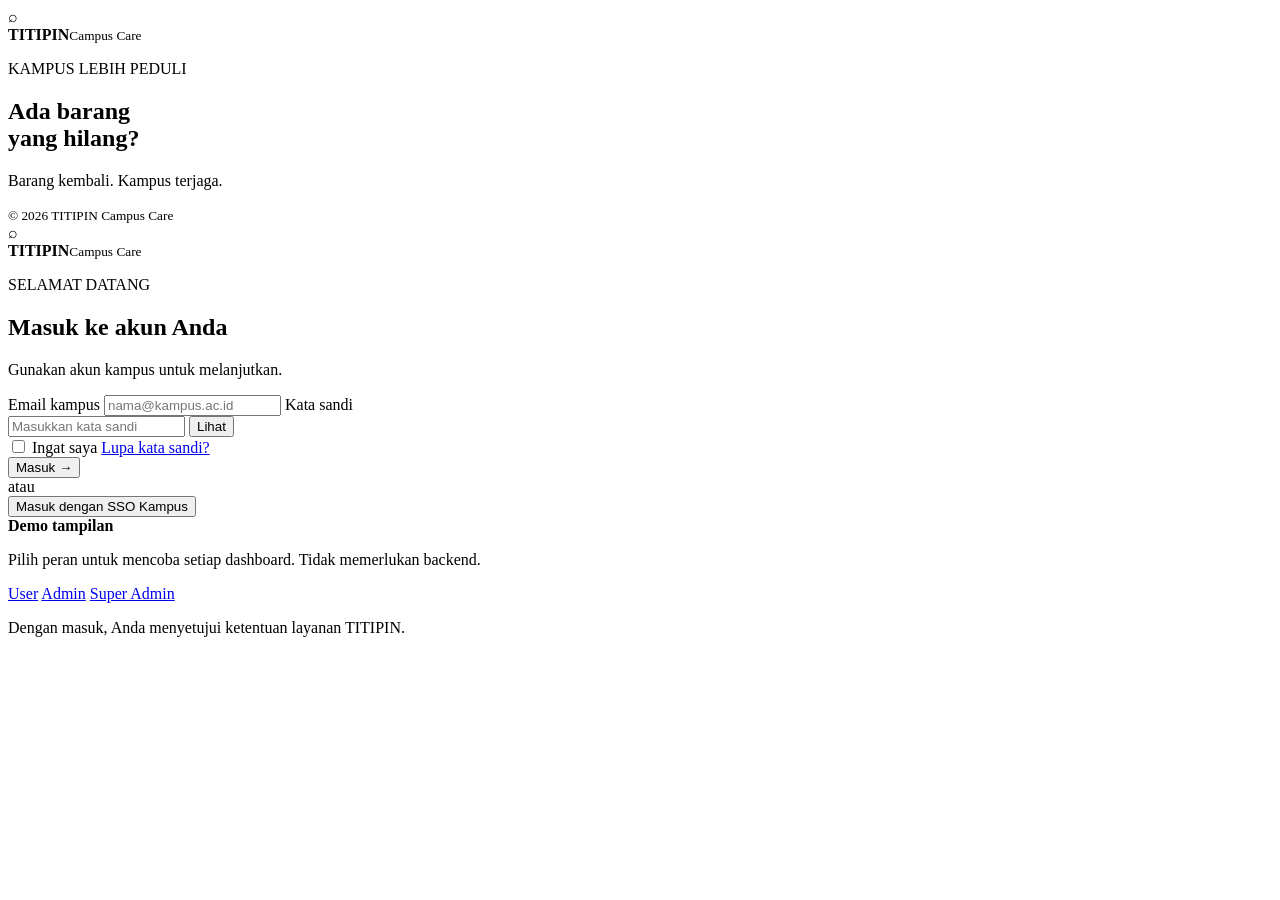
==== Titipin Website Final/index.html @ b34850c9 "index" ====
<!DOCTYPE html>
<html lang="id">
<head>
  <meta charset="UTF-8">
  <meta name="viewport" content="width=device-width, initial-scale=1.0">
  <title>TITIPIN — Campus Care</title>
  <link rel="stylesheet" href="styles.css">
</head>
<body class="login-page">
  <main class="login-wrap">
    <section class="brand-panel">
      <div class="brand">
        <span class="brand-mark">⌕</span>
        <div><b>TITIPIN</b><small>Campus Care</small></div>
      </div>
      <div class="brand-copy">
        <p class="eyebrow">KAMPUS LEBIH PEDULI</p>
        <h1>Ada barang<br>yang hilang?</h1>
        <p>Barang kembali. Kampus terjaga.</p>
        <div class="decor-circles"><i></i><i></i><i></i></div>
      </div>
      <small class="copyright">© 2026 TITIPIN Campus Care</small>
    </section>

    <section class="login-panel">
      <div class="login-card">
        <div class="mobile-brand brand">
          <span class="brand-mark">⌕</span>
          <div><b>TITIPIN</b><small>Campus Care</small></div>
        </div>

        <p class="eyebrow">SELAMAT DATANG</p>
        <h2>Masuk ke akun Anda</h2>
        <p class="muted">Gunakan akun kampus untuk melanjutkan.</p>

        <form id="loginForm">
          <label for="email">Email kampus</label>
          <input type="email" id="email"
            placeholder="nama@kampus.ac.id" required>

          <label for="password">Kata sandi</label>
          <div class="password">
            <input type="password" id="password"
              placeholder="Masukkan kata sandi" required>
            <button type="button" class="show-pass" id="togglePass">
              Lihat
            </button>
          </div>

          <div class="form-row">
            <label class="check">
              <input type="checkbox"> Ingat saya
            </label>
            <a href="#" onclick="alert('Silakan hubungi administrator kampus untuk reset kata sandi.')">
              Lupa kata sandi?
            </a>
          </div>

          <button class="btn primary full" type="submit">
            Masuk <span>→</span>
          </button>

          <div class="or"><span>atau</span></div>

          <button type="button" class="btn outline full" id="sso">
            Masuk dengan SSO Kampus
          </button>
        </form>

        <div class="demo-login">
          <b>Demo tampilan</b>
          <p>Pilih peran untuk mencoba setiap dashboard. Tidak memerlukan backend.</p>
          <div class="role-picks">
            <a href="user.html">User</a>
            <a href="admin.html">Admin</a>
            <a href="super-admin.html">Super Admin</a>
          </div>
        </div>

        <p class="tiny muted center">
          Dengan masuk, Anda menyetujui ketentuan layanan TITIPIN.
        </p>
      </div>
    </section>
  </main>
  <script src="app.js"></script>
</body>
</html>
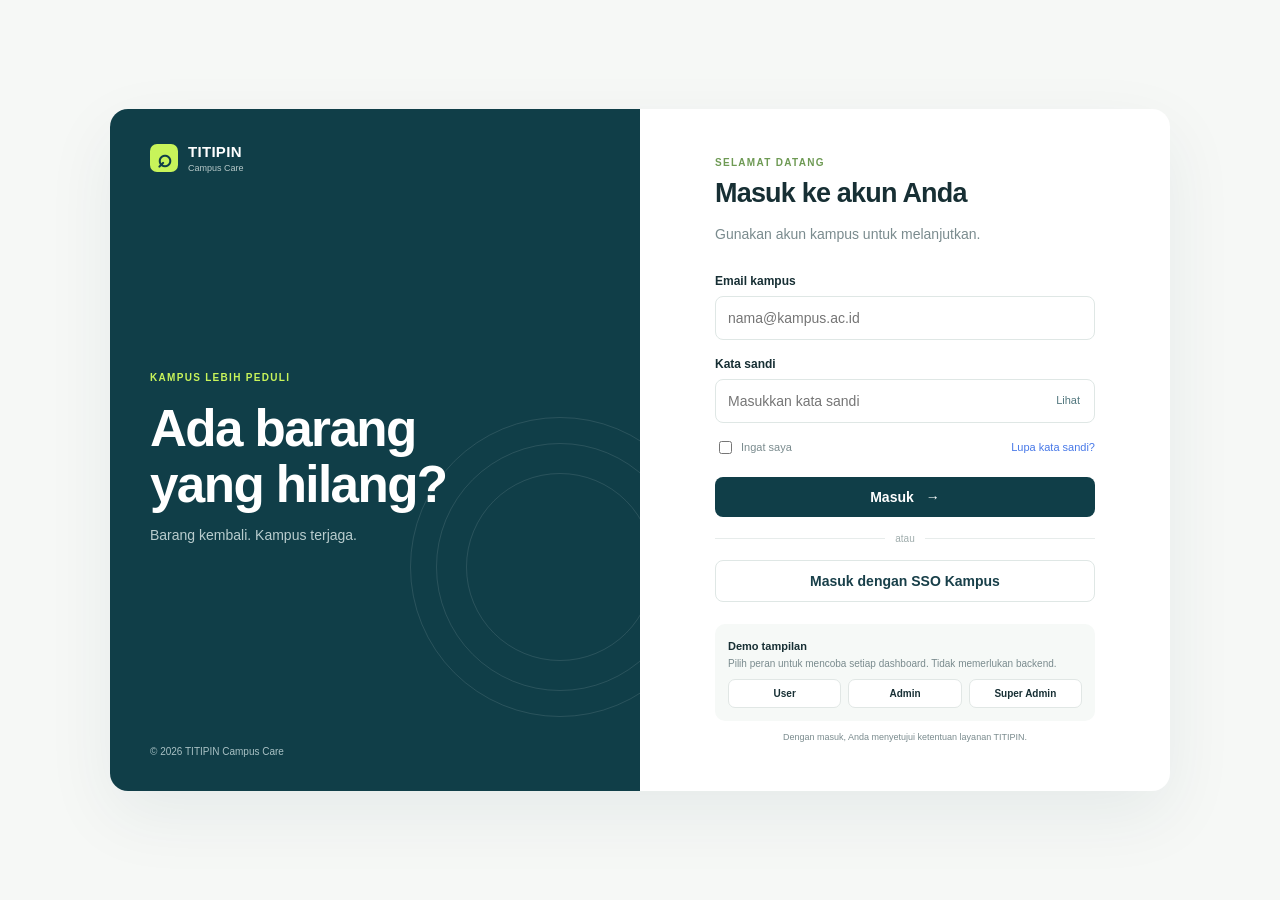
==== commit 58624c78: "index" ====
--- a/Titipin Website Final/index.html
+++ b/Titipin Website Final/index.html
@@ -5,7 +5,7 @@
   <meta charset="UTF-8">
   <meta name="viewport" content="width=device-width, initial-scale=1.0">
   <title>TITIPIN — Campus Care</title>
-  <link rel="stylesheet" href="styles.css">
+  <link rel="stylesheet" href="./style.css">
 </head>
 <body class="login-page">
   <main class="login-wrap">
--- a/Titipin Website Final/style.css
+++ b/Titipin Website Final/style.css
@@ -0,0 +1,929 @@
+
+@import url('https://fonts.googleapis.com/css2?family=Inter:wght@400;500;600;700;800&display=swap');
+
+:root {
+  --navy: #103e48;
+  --navy2: #0b333d;
+  --lime: #c8f45a;
+  --bg: #f5f7f5;
+  --ink: #183f49;
+  --muted: #7a8b8e;
+  --line: #e1e7e5;
+  --blue: #4278ff;
+  --white: #fff;
+  --shadow: 0 12px 36px #0c39400b;
+}
+
+* { box-sizing: border-box; }
+
+body {
+  margin: 0;
+  font-family: Inter, Arial, sans-serif;
+  background: var(--bg);
+  color: #172f34;
+  font-size: 14px;
+}
+
+a { color: inherit; text-decoration: none; }
+button, input, select, textarea { font: inherit; }
+button { cursor: pointer; }
+
+/* LOGIN */
+
+.login-page {
+  min-height: 100vh;
+  background: #f6f8f6;
+  display: grid;
+  place-items: center;
+  padding: 28px;
+}
+
+.login-wrap {
+  width: min(100%, 1060px);
+  min-height: 650px;
+  display: grid;
+  grid-template-columns: 1fr 1fr;
+  background: white;
+  border-radius: 18px;
+  overflow: hidden;
+  box-shadow: 0 24px 70px #103e4812;
+}
+
+.brand-panel {
+  background: var(--navy);
+  color: white;
+  padding: 34px 40px;
+  display: flex;
+  flex-direction: column;
+  position: relative;
+  overflow: hidden;
+}
+
+.brand {
+  display: flex;
+  align-items: center;
+  gap: 10px;
+}
+
+.brand-mark {
+  width: 28px;
+  height: 28px;
+  border-radius: 7px;
+  background: var(--lime);
+  color: var(--navy);
+  display: grid;
+  place-items: center;
+  font-size: 25px;
+  font-weight: 800;
+  line-height: 1;
+}
+
+.brand b {
+  display: block;
+  letter-spacing: .3px;
+  font-size: 15px;
+}
+
+.brand small {
+  display: block;
+  color: #b8c9c9;
+  font-size: 9px;
+  margin-top: 3px;
+}
+
+.brand-copy {
+  margin: auto 0;
+  position: relative;
+  z-index: 1;
+}
+
+.eyebrow {
+  font-size: 10px;
+  font-weight: 800;
+  letter-spacing: 1.3px;
+  color: #6e9a54;
+}
+
+.brand-copy .eyebrow { color: var(--lime); }
+
+.brand-copy h1 {
+  font-size: clamp(34px, 4vw, 52px);
+  line-height: 1.1;
+  margin: 18px 0 14px;
+  letter-spacing: -1.6px;
+}
+
+.brand-copy p:not(.eyebrow) { color: #b9cdce; }
+
+.decor-circles {
+  position: absolute;
+  right: -110px;
+  bottom: -160px;
+  width: 300px;
+  height: 300px;
+  border: 1px solid #ffffff1c;
+  border-radius: 50%;
+}
+
+.decor-circles:before,
+.decor-circles:after {
+  content: "";
+  position: absolute;
+  border: 1px solid #ffffff1c;
+  border-radius: 50%;
+  inset: 25px;
+}
+
+.decor-circles:after { inset: 55px; }
+
+.copyright { font-size: 10px; color: #a9c1c4; }
+
+.login-panel {
+  padding: 38px;
+  display: flex;
+  align-items: center;
+  justify-content: center;
+}
+
+.login-card { width: 100%; max-width: 380px; }
+
+.login-card h2 {
+  font-size: 27px;
+  letter-spacing: -.8px;
+  margin: 8px 0;
+}
+
+.muted { color: var(--muted); line-height: 1.6; }
+
+.login-card form { margin-top: 28px; }
+
+.login-card label:not(.check) {
+  display: block;
+  font-size: 12px;
+  font-weight: 700;
+  margin: 17px 0 8px;
+}
+
+.login-card input:not([type=checkbox]) {
+  width: 100%;
+  border: 1px solid #dfe7e5;
+  border-radius: 8px;
+  padding: 13px 12px;
+  outline: none;
+  background: #fff;
+}
+
+.login-card input:focus,
+.searchbox input:focus {
+  border-color: #83b4ba;
+  box-shadow: 0 0 0 3px #103e4810;
+}
+
+.password { position: relative; }
+.password input { padding-right: 60px !important; }
+
+.show-pass {
+  position: absolute;
+  right: 8px;
+  top: 8px;
+  border: 0;
+  background: transparent;
+  color: #52777e;
+  font-size: 11px;
+  padding: 7px;
+}
+
+.form-row {
+  display: flex;
+  align-items: center;
+  justify-content: space-between;
+  margin: 15px 0 20px;
+  font-size: 11px;
+}
+
+.form-row a { color: #4778e8; }
+
+.check {
+  display: flex;
+  align-items: center;
+  gap: 6px;
+  color: var(--muted);
+}
+
+.btn {
+  border: 0;
+  border-radius: 8px;
+  padding: 12px 16px;
+  font-weight: 700;
+  display: inline-flex;
+  align-items: center;
+  justify-content: center;
+  gap: 12px;
+  transition: .2s;
+}
+
+.btn.primary { background: var(--navy); color: #fff; }
+.btn.primary:hover { background: #1b5662; transform: translateY(-1px); }
+.btn.outline { background: #fff; border: 1px solid #dfe7e5; color: var(--ink); }
+.btn.outline:hover { background: #f5f8f7; }
+.full { width: 100%; }
+
+.or {
+  display: flex;
+  align-items: center;
+  gap: 10px;
+  color: #a0adad;
+  font-size: 10px;
+  margin: 16px 0;
+}
+
+.or:before, .or:after {
+  content: "";
+  height: 1px;
+  background: #e7eceb;
+  flex: 1;
+}
+
+.demo-login {
+  margin-top: 22px;
+  padding: 13px;
+  background: #f6f9f7;
+  border-radius: 10px;
+}
+
+.demo-login b { font-size: 11px; }
+
+.demo-login p {
+  font-size: 10px;
+  color: var(--muted);
+  margin: 5px 0 10px;
+}
+
+.role-picks { display: flex; gap: 7px; }
+
+.role-picks a {
+  background: white;
+  border: 1px solid var(--line);
+  padding: 8px 10px;
+  border-radius: 7px;
+  font-size: 10px;
+  font-weight: 700;
+  flex: 1;
+  text-align: center;
+}
+
+.role-picks a:hover { background: var(--lime); border-color: var(--lime); }
+.tiny { font-size: 9px; }
+.center { text-align: center; }
+.mobile-brand { display: none; }
+
+/* LAYOUT DASHBOARD */
+
+.app-shell { min-height: 100vh; display: flex; }
+
+.sidebar {
+  width: 220px;
+  background: var(--navy);
+  color: white;
+  display: flex;
+  flex-direction: column;
+  padding: 22px 13px;
+  flex-shrink: 0;
+  min-height: 100vh;
+}
+
+.sidebar .brand { padding: 0 10px 35px; }
+
+.side-label {
+  color: #7fa1a6;
+  text-transform: uppercase;
+  font-size: 9px;
+  letter-spacing: 1px;
+  padding: 0 13px 10px;
+}
+
+.nav-links { display: grid; gap: 5px; }
+
+.nav-link {
+  display: flex;
+  align-items: center;
+  gap: 12px;
+  padding: 12px 13px;
+  border-radius: 8px;
+  color: #d3e0e0;
+  font-size: 12px;
+  font-weight: 500;
+}
+
+.nav-link .nav-icon { font-size: 16px; width: 17px; text-align: center; }
+
+.nav-link.active,
+.nav-link:hover {
+  background: var(--lime);
+  color: var(--navy);
+  font-weight: 700;
+}
+
+.side-bottom {
+  margin-top: auto;
+  padding: 15px 9px 0;
+  border-top: 1px solid #ffffff18;
+}
+
+.profile-mini {
+  display: flex;
+  align-items: center;
+  gap: 10px;
+  font-size: 11px;
+}
+
+.avatar {
+  width: 34px;
+  height: 34px;
+  border-radius: 50%;
+  background: #e2f2c1;
+  color: var(--navy);
+  display: grid;
+  place-items: center;
+  font-weight: 800;
+  flex-shrink: 0;
+}
+
+.profile-mini small {
+  display: block;
+  color: #9bb9bd;
+  font-size: 9px;
+  margin-top: 4px;
+}
+
+.main-area { flex: 1; min-width: 0; }
+
+.topbar {
+  height: 70px;
+  background: #fff;
+  border-bottom: 1px solid #edf0ee;
+  display: flex;
+  align-items: center;
+  justify-content: space-between;
+  padding: 0 30px;
+  gap: 20px;
+}
+
+.breadcrumb { font-size: 12px; color: #859597; }
+.top-actions { display: flex; align-items: center; gap: 16px; }
+
+.icon-btn {
+  border: 1px solid var(--line);
+  background: #fff;
+  width: 34px;
+  height: 34px;
+  border-radius: 9px;
+  color: var(--ink);
+  position: relative;
+}
+
+.notification-dot {
+  position: absolute;
+  top: 6px;
+  right: 6px;
+  width: 6px;
+  height: 6px;
+  background: #ff7c6e;
+  border-radius: 50%;
+}
+
+.top-user {
+  display: flex;
+  align-items: center;
+  gap: 9px;
+  font-size: 11px;
+  font-weight: 700;
+}
+
+.top-user small {
+  display: block;
+  font-weight: 400;
+  color: var(--muted);
+  font-size: 9px;
+  margin-top: 3px;
+}
+
+.content { padding: 30px; max-width: 1500px; margin: 0 auto; }
+
+.welcome {
+  display: flex;
+  justify-content: space-between;
+  align-items: flex-end;
+  gap: 15px;
+  margin-bottom: 25px;
+}
+
+.welcome .greeting { color: #719b55; font-size: 12px; font-weight: 600; }
+
+.welcome h1 {
+  font-size: 29px;
+  letter-spacing: -1px;
+  margin: 6px 0;
+}
+
+.welcome p { color: var(--muted); margin: 0; }
+.welcome-actions { display: flex; gap: 9px; flex-wrap: wrap; }
+
+.stats {
+  display: grid;
+  grid-template-columns: repeat(4, minmax(0, 1fr));
+  gap: 13px;
+  margin-bottom: 28px;
+}
+
+.stat-card, .panel, .item-card, .form-panel {
+  background: #fff;
+  border: 1px solid #e4eae7;
+  border-radius: 10px;
+  box-shadow: var(--shadow);
+}
+
+.stat-card { padding: 18px 17px; min-width: 0; }
+
+.stat-icon {
+  width: 32px;
+  height: 32px;
+  background: #edf2ff;
+  color: var(--blue);
+  display: grid;
+  place-items: center;
+  border-radius: 6px;
+  font-size: 16px;
+  margin-bottom: 12px;
+}
+
+.stat-label { color: #7e8e90; font-size: 11px; }
+
+.stat-number {
+  font-size: 28px;
+  font-weight: 800;
+  letter-spacing: -1px;
+  color: var(--navy);
+  margin: 3px 0;
+}
+
+.stat-note { font-size: 10px; color: #8c9a9b; }
+.positive { color: #65a24e; }
+
+.section-head {
+  display: flex;
+  align-items: center;
+  justify-content: space-between;
+  gap: 12px;
+  margin-bottom: 14px;
+}
+
+.section-head h2 { font-size: 16px; margin: 0; }
+.section-head a { font-size: 11px; color: #4778e8; font-weight: 700; }
+
+.dashboard-grid {
+  display: grid;
+  grid-template-columns: minmax(0, 1.45fr) minmax(250px, 1fr);
+  gap: 14px;
+}
+
+.panel { padding: 18px; min-width: 0; }
+
+.action-row {
+  display: flex;
+  align-items: center;
+  gap: 12px;
+  padding: 12px 0;
+  border-bottom: 1px solid #edf0ef;
+}
+
+.action-row:last-child { border-bottom: 0; }
+
+.mini-icon {
+  width: 34px;
+  height: 34px;
+  border-radius: 7px;
+  background: #edf2ff;
+  color: #4278ff;
+  display: grid;
+  place-items: center;
+  font-size: 16px;
+  flex-shrink: 0;
+}
+
+.action-copy { flex: 1; min-width: 0; }
+
+.action-copy b {
+  font-size: 12px;
+  display: block;
+  white-space: nowrap;
+  overflow: hidden;
+  text-overflow: ellipsis;
+}
+
+.action-copy small {
+  font-size: 10px;
+  color: #859394;
+  display: block;
+  margin-top: 5px;
+}
+
+.btn.small { padding: 8px 13px; font-size: 10px; border-radius: 5px; }
+.btn.lime { background: var(--lime); color: var(--navy); }
+.btn.dark { background: var(--navy); color: white; }
+
+.progress {
+  height: 7px;
+  background: #e8eeec;
+  border-radius: 9px;
+  overflow: hidden;
+  margin: 14px 0 8px;
+}
+
+.progress span {
+  display: block;
+  height: 100%;
+  background: var(--navy);
+  border-radius: 9px;
+}
+
+.target-number {
+  font-size: 31px;
+  font-weight: 800;
+  color: var(--navy);
+  margin-top: 10px;
+}
+
+/* TABEL DAN FILTER */
+
+.table-wrap { overflow-x: auto; }
+.data-table { width: 100%; border-collapse: collapse; white-space: nowrap; }
+
+.data-table th {
+  text-align: left;
+  color: #829092;
+  font-size: 10px;
+  font-weight: 600;
+  padding: 13px 12px;
+  background: #f8faf9;
+}
+
+.data-table td {
+  font-size: 11px;
+  padding: 14px 12px;
+  border-bottom: 1px solid #edf0ef;
+}
+
+.data-table tr:last-child td { border-bottom: 0; }
+.data-table tbody tr:hover { background: #fbfcfb; }
+
+.status {
+  display: inline-flex;
+  padding: 5px 8px;
+  border-radius: 5px;
+  font-size: 9px;
+  font-weight: 700;
+  background: #fff3d8;
+  color: #a87514;
+}
+
+.status.green { background: #e9f7e6; color: #438340; }
+.status.blue { background: #edf2ff; color: #4278ff; }
+.status.red { background: #ffebea; color: #c55b54; }
+
+.toolbar {
+  display: flex;
+  align-items: center;
+  gap: 10px;
+  flex-wrap: wrap;
+  margin-bottom: 17px;
+}
+
+.searchbox {
+  display: flex;
+  align-items: center;
+  gap: 8px;
+  border: 1px solid var(--line);
+  border-radius: 8px;
+  background: #fff;
+  padding: 0 11px;
+  min-width: 210px;
+  flex: 1;
+  max-width: 340px;
+}
+
+.searchbox input {
+  border: 0;
+  outline: 0;
+  padding: 11px 0;
+  width: 100%;
+  min-width: 0;
+}
+
+.select {
+  border: 1px solid var(--line);
+  border-radius: 8px;
+  padding: 11px;
+  background: white;
+  color: #536b6e;
+}
+
+/* KATALOG BARANG */
+
+.item-grid {
+  display: grid;
+  grid-template-columns: repeat(3, minmax(0, 1fr));
+  gap: 15px;
+}
+
+.item-card { overflow: hidden; }
+
+.item-photo {
+  height: 155px;
+  background: linear-gradient(140deg, #e8f0e9, #d4e1d8);
+  display: grid;
+  place-items: center;
+  font-size: 58px;
+  position: relative;
+}
+
+.item-photo .status { position: absolute; top: 12px; left: 12px; }
+
+.item-body { padding: 15px; }
+.item-body h3 { font-size: 13px; margin: 0 0 7px; }
+.item-body p { font-size: 10px; color: var(--muted); margin: 0 0 14px; }
+
+.item-foot {
+  display: flex;
+  align-items: center;
+  justify-content: space-between;
+  gap: 8px;
+}
+
+.item-foot small { color: #829092; font-size: 10px; }
+.empty { padding: 30px; text-align: center; color: var(--muted); }
+
+/* FORMULIR */
+
+.form-grid {
+  display: grid;
+  grid-template-columns: 1fr 1fr;
+  gap: 14px;
+}
+
+.field label {
+  display: block;
+  font-size: 11px;
+  font-weight: 700;
+  margin-bottom: 8px;
+}
+
+.field input, .field select, .field textarea {
+  width: 100%;
+  border: 1px solid var(--line);
+  border-radius: 7px;
+  padding: 12px;
+  outline: none;
+  background: white;
+}
+
+.field textarea { min-height: 95px; resize: vertical; }
+.field.full-width { grid-column: 1 / -1; }
+
+.upload {
+  border: 1px dashed #b7c9c8;
+  background: #f9fbfa;
+  padding: 22px;
+  text-align: center;
+  border-radius: 8px;
+  color: #71878a;
+}
+
+.upload input { max-width: 100%; margin-top: 10px; }
+
+.timeline {
+  display: grid;
+  grid-template-columns: repeat(3, 1fr);
+  gap: 10px;
+  margin: 18px 0;
+}
+
+.timeline-step {
+  padding: 12px;
+  border: 1px solid var(--line);
+  border-radius: 8px;
+  font-size: 10px;
+  color: #8a999a;
+}
+
+.timeline-step.active {
+  background: #eaf7d5;
+  border-color: #cceaa1;
+  color: var(--navy);
+  font-weight: 700;
+}
+
+/* GRAFIK */
+
+.chart-bars { display: grid; gap: 14px; margin-top: 20px; }
+
+.bar-row {
+  display: grid;
+  grid-template-columns: 105px 1fr 35px;
+  align-items: center;
+  gap: 10px;
+  font-size: 10px;
+  color: #657a7d;
+}
+
+.bar-track {
+  height: 9px;
+  border-radius: 8px;
+  background: #edf1ef;
+  overflow: hidden;
+}
+
+.bar-track span {
+  display: block;
+  height: 100%;
+  border-radius: 8px;
+  background: #5c91f6;
+}
+
+/* NAVIGASI MOBILE DAN NOTIFIKASI */
+
+.mobile-menu { display: none; }
+
+.toast {
+  position: fixed;
+  right: 22px;
+  bottom: 22px;
+  background: var(--navy);
+  color: white;
+  padding: 14px 18px;
+  border-radius: 9px;
+  box-shadow: 0 8px 30px #0002;
+  z-index: 20;
+  font-size: 12px;
+  animation: rise .2s ease;
+}
+
+@keyframes rise {
+  from { transform: translateY(10px); opacity: 0; }
+  to { transform: translateY(0); opacity: 1; }
+}
+
+.modal-backdrop {
+  position: fixed;
+  inset: 0;
+  background: #0b292e88;
+  display: grid;
+  place-items: center;
+  padding: 18px;
+  z-index: 30;
+}
+
+.modal {
+  background: white;
+  border-radius: 14px;
+  padding: 24px;
+  width: min(100%, 500px);
+  box-shadow: 0 20px 80px #0003;
+}
+
+.modal h2 { margin-top: 0; }
+
+.modal-actions {
+  display: flex;
+  justify-content: flex-end;
+  gap: 8px;
+  margin-top: 18px;
+}
+
+.mobile-nav { display: none; }
+
+/* TABLET */
+
+@media (max-width: 1050px) {
+  .sidebar { width: 190px; }
+  .content { padding: 24px; }
+  .stats { grid-template-columns: repeat(2, minmax(0, 1fr)); }
+  .item-grid { grid-template-columns: repeat(2, minmax(0, 1fr)); }
+  .dashboard-grid { grid-template-columns: 1fr; }
+  .topbar { padding: 0 22px; }
+}
+
+/* MOBILE */
+
+@media (max-width: 700px) {
+  .login-page { padding: 0; background: white; }
+
+  .login-wrap {
+    display: block;
+    min-height: 100vh;
+    border-radius: 0;
+    box-shadow: none;
+  }
+
+  .brand-panel { display: none; }
+
+  .login-panel {
+    padding: 26px 22px;
+    min-height: 100vh;
+    align-items: flex-start;
+  }
+
+  .login-card { margin: auto; }
+  .mobile-brand { display: flex; margin-bottom: 36px; }
+  .login-card h2 { font-size: 25px; }
+  .demo-login { margin-top: 28px; }
+
+  .sidebar { display: none; }
+
+  .app-shell { display: block; padding-bottom: 65px; }
+
+  .topbar { height: 60px; padding: 0 16px; }
+  .mobile-menu { display: inline-flex; }
+
+  .top-actions { gap: 8px; }
+  .top-user > div:not(.avatar) { display: none; }
+
+  .content { padding: 22px 15px; }
+
+  .welcome {
+    align-items: flex-start;
+    flex-direction: column;
+    margin-bottom: 20px;
+  }
+
+  .welcome h1 { font-size: 25px; }
+  .welcome-actions { width: 100%; }
+  .welcome-actions .btn { flex: 1; }
+
+  .stats { gap: 9px; }
+  .stat-card { padding: 14px 12px; }
+  .stat-number { font-size: 25px; }
+
+  .dashboard-grid { grid-template-columns: 1fr; }
+  .panel { padding: 14px; }
+
+  .item-grid { grid-template-columns: 1fr 1fr; gap: 9px; }
+  .item-photo { height: 110px; font-size: 43px; }
+  .item-body { padding: 11px; }
+  .item-body h3 { font-size: 11px; }
+
+  .item-foot {
+    align-items: flex-start;
+    flex-direction: column;
+  }
+
+  .item-foot .btn { width: 100%; }
+
+  .form-grid { grid-template-columns: 1fr; }
+  .field.full-width { grid-column: auto; }
+
+  .timeline { gap: 5px; }
+  .timeline-step { padding: 9px 6px; font-size: 9px; }
+
+  .mobile-nav {
+    position: fixed;
+    z-index: 10;
+    bottom: 0;
+    left: 0;
+    right: 0;
+    background: white;
+    border-top: 1px solid var(--line);
+    display: flex;
+    justify-content: space-around;
+    padding: 8px 4px calc(8px + env(safe-area-inset-bottom));
+    box-shadow: 0 -5px 18px #0b333d08;
+  }
+
+  .mobile-nav a {
+    display: flex;
+    flex-direction: column;
+    align-items: center;
+    gap: 4px;
+    color: #7d9092;
+    font-size: 9px;
+    padding: 3px 8px;
+  }
+
+  .mobile-nav a.active { color: var(--navy); font-weight: 800; }
+  .mobile-nav span { font-size: 17px; }
+
+  .searchbox { max-width: none; min-width: 0; flex-basis: 100%; }
+  .toolbar .select { flex: 1; min-width: 0; }
+
+  .data-table th, .data-table td { padding: 12px 10px; }
+  .topbar .breadcrumb { font-size: 10px; }
+  .section-head h2 { font-size: 14px; }
+}
+
+@media (max-width: 390px) {
+  .stats { grid-template-columns: 1fr 1fr; }
+  .item-grid { grid-template-columns: 1fr; }
+  .item-photo { height: 145px; }
+  .role-picks a { padding: 8px 5px; }
+  .top-actions .icon-btn { width: 30px; height: 30px; }
+}
